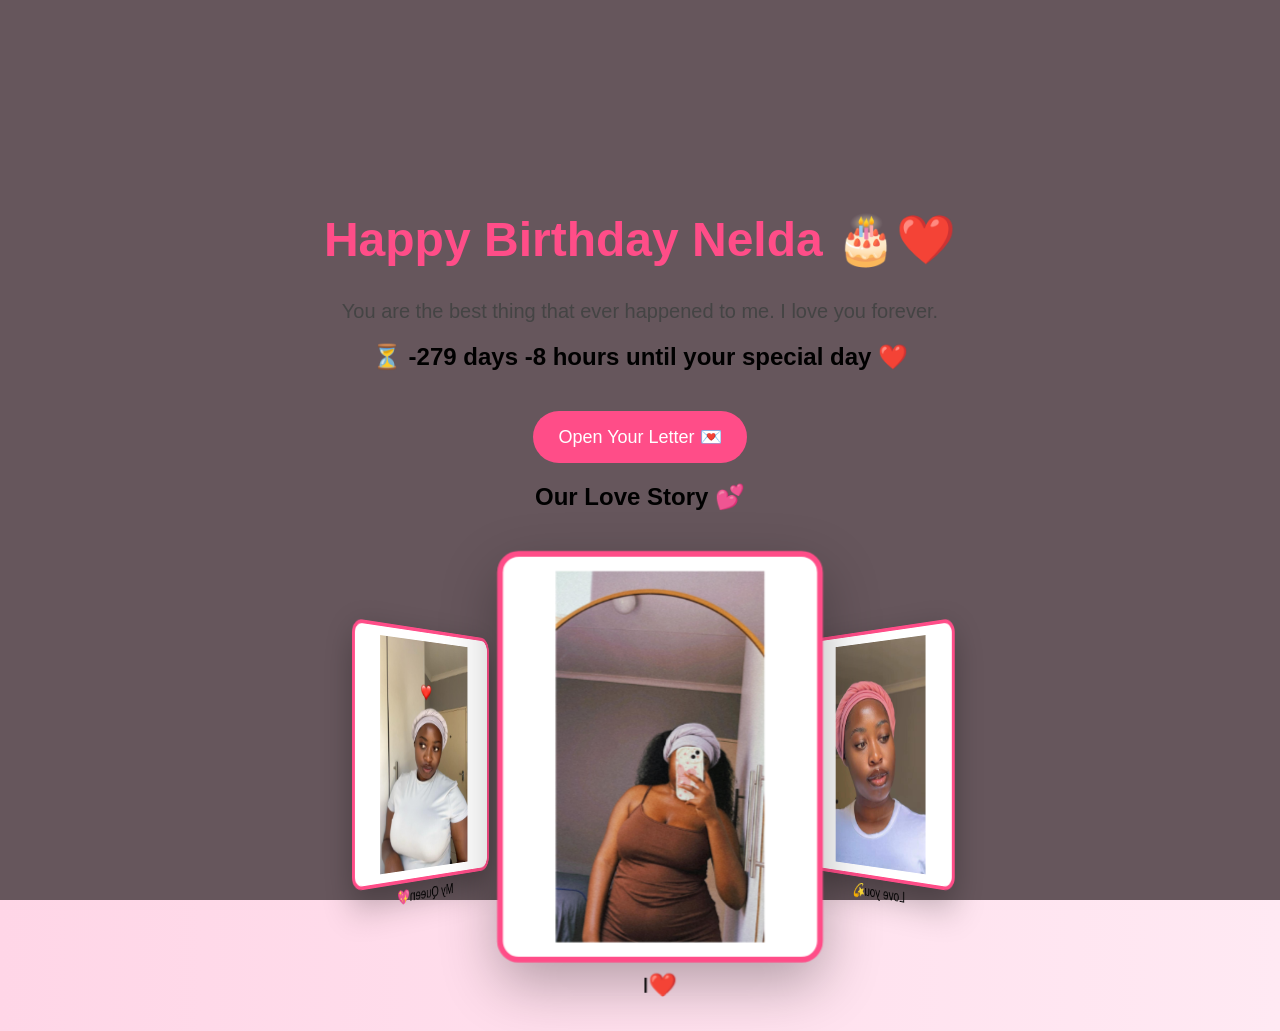
==== index.html @ b4a1ebae "index.html" ====
<!DOCTYPE html>
<html lang="en">
<head>
  <meta charset="UTF-8">
  <meta name="viewport" content="width=device-width, initial-scale=1.0">
  <title>Happy Birthday Nelda ❤️</title>
  <link rel="stylesheet" href="style.css">
</head>
<body>

  <!-- Background Video -->
  <video autoplay muted loop id="bgVideo">
    <source src="video.mp4" type="video/mp4">
  </video>
  <div class="overlay"></div>

  <!-- Romantic Popup -->
  <div id="popup" class="popup">
    💖 You make my world beautiful Nelda 💖
  </div>

  <!-- Background Music -->
  <audio autoplay loop>
    <source src="music.mp3" type="audio/mp3">
  </audio>

  <div class="container">

    <!-- Greeting -->
    <h1 class="name">Happy Birthday Nelda 🎂❤️</h1>
    <p class="subtitle">
      You are the best thing that ever happened to me.  
      I love you forever.
    </p>

    <!-- Countdown -->
    <h2 id="countdown"></h2>

    <!-- Envelope Letter -->
    <button onclick="openLetter()">Open Your Letter 💌</button>
  </div>

  <!-- Letter Modal -->
  <div id="letter" class="letter">
    <div class="letter-content">
      <h2>My Love Nelda ❤️</h2>
      <p>
        My nigga, my love, mfan wanga, my best friend… today I just want to tell you how truly special you are to me ❤️ From the bottom of my heart, muthu wanga, ndikho mufuna ❤️ I cherish and appreciate every single moment I have spent with you, and I pray for many more years together 💕✨

We have been together for four years now 💖 Our journey hasn’t always been perfect, and we didn’t start in the cleanest way, but we are still here  still choosing each other, still holding on, still growing together 🤍 That alone means everything to me ❤️

Thank you for being present in my life 💕 You came into my world and changed me in ways I never expected 💫 Loving you has been one of the best experiences of my life ❤️ It is rare to meet someone and build the kind of bond we have  learning from each other, motivating each other, pushing each other to be better every day 🌹

Honestly, if you were not in my life, I don’t think I would be the person I am today 🥹 You made me believe in myself 💪❤️ You showed me that I can achieve great things, not alone, but with someone who truly cares beside me 💕 You became more than just someone I met you became my strength, my peace, and my home 🏡❤️

Recently, we went through one of the most painful moments of our lives  losing our child 💔 That pain is something words cannot fully explain, but I want you to know that you are not alone in it 🤍 I see your strength, your pain, your heart, and I promise to stand by you through everything ❤️ We will heal together, we will support each other, and I will always be here for you in every moment  in happiness and in sorrow 🤝💕 Our love will carry us through even the hardest times ❤️

Seeing how you care for me and even help my family showed me your beautiful heart ❤️ You always want the best for me, and that makes me love and respect you even more 💕 I thank God every day for blessing me with someone like you 🙏❤️ You are truly one of my greatest blessings ✨

You motivate me, guide me, and remind me to stay focused even when I lose direction 🌱 We met as broken people, but through love and patience we continue to heal and grow together ❤️ I never thought I would meet someone as real, honest, and loving as you 🥹💖

My love, I could write all night about how important you are to me ❤️ Just know that no matter what happens, I love you deeply and I am not planning to lose you 💕 I want us to build our future together, to grow together, to achieve our dreams together ✨ You are the person I want to spend the rest of my life with, and one day I hope to proudly call you my wife 💍❤️

Thank you for being my friend, my partner, my motivator, my challenger, my happiness, and my shoulder to lean on 🤗 Because of you, I want to become a better man  a loving partner, a strong support system, and someone worthy of your love ❤️

I promise to keep learning, loving, trusting, and respecting you 💕 I am willing to work on us, grow with you, and walk this journey of life together, no matter how hard it gets 🤍

I love you so much Munhu wa mina 😜❤️🥹
Happy Birthday my queen 👑❤️
        <br><br>
        Happy Birthday my queen 👑❤️
      </p>
      <button onclick="closeLetter()">Close</button>
    </div>
  </div>

  <!-- 3D Carousel -->
  <h2>Our Love Story 💕</h2>
  <div class="carousel-container">
    <div class="carousel">

      <div class="photo">
        <img src="images/pic1.jpeg" alt="How we met">
        <p>I❤️</p>
      </div>

      <div class="photo">
        <img src="images/pic2.jpeg" alt="Our first memory">
        <p>Love you💫</p>
      </div>

      <div class="photo">
        <img src="images/pic3.jpeg" alt="Forever us">
        <p>My Queen💖</p>
      </div>

    </div>
  </div>

  <script src="script.js"></script>
</body>
</html>
---- style.css ----
/* General */
body{
  margin:0;
  font-family: Arial, sans-serif;
  background: linear-gradient(to right,#ffd6e7,#ffe9f3);
  text-align:center;
}

/* Container spacing */
.container{
  margin-top:140px;
  padding-top:40px;
}

/* Background video */
#bgVideo{
  position:fixed;
  top:0;
  left:0;
  width:100%;
  height:100%;
  object-fit:cover; /* fits video inside screen fully */
  background:black;
  z-index:-999;
}
.overlay{
  position:fixed;
  top:0;
  left:0;
  width:100%;
  height:100%;
  background:rgba(255,214,231,0.4);
  z-index:-1;
}

/* Animated name */
.name{
  font-size:3em;
  color:#ff4d88;
  animation:pulse 2s infinite;
}
@keyframes pulse{
  0%{transform:scale(1);}
  50%{transform:scale(1.1);}
  100%{transform:scale(1);}
}

.subtitle{font-size:20px;color:#444;}

/* Button */
button{
  padding:15px 25px;
  border:none;
  border-radius:30px;
  background:#ff4d88;
  color:white;
  font-size:18px;
  cursor:pointer;
  margin-top:20px;
}

/* Envelope letter */
.letter{
  display:none;
  position:fixed;
  top:0;
  left:0;
  width:100%;
  height:100%;
  background:rgba(0,0,0,0.5);
  z-index: 9999;  /* VERY HIGH to stay above everything */
}
.letter-content{
  background:white;
  padding:40px;
  border-radius:15px;
  margin:100px auto;
  width:300px;
}

/* Popup */
.popup{
  position:fixed;
  top:20px;
  left:50%;
  transform:translateX(-50%);
  background:#ff4d88;
  color:white;
  padding:15px 30px;
  border-radius:20px;
  display:none;
}

/* Falling hearts */
.heart{
  position:fixed;
  top:-10px;
  color:#ff4d88;
  font-size:20px;
  animation:fall linear forwards;
  z-index:999;
}
@keyframes fall{
  0%{transform:translateY(-10px);opacity:1;}
  100%{transform:translateY(100vh);opacity:0;}
}

/* 3D Floating Carousel */
.carousel-container{
  perspective:1000px;
  width:320px;
  height:400px;
 margin: 40px auto 80px auto; /* bottom margin so it doesn't collide with footer */
  position: relative; /* removed absolute */
  z-index: 1; /* behind popups and letters */
}
.carousel{
  width:100%;
  height:100%;
  position:relative;
  transform-style:preserve-3d;
  transition:transform 1s;
}
.photo{
  position:absolute;
  width:200px;
  height:260px;
  left:60px;
  top:60px;
  background:white;
  padding:10px;
  border-radius:15px;
  box-shadow:0 15px 40px rgba(0,0,0,0.3);
  text-align:center;
  border:4px solid #ff4d88;
   z-index: 0; /* behind popups */
}
.photo img{
  width:100%;
  height:100%; /* make images fully fit the frame */
  object-fit:contain; /* fit any image size */
  border-radius:10px;
}
.photo:hover{
  animation:sparkle 0.6s ease;
}
@keyframes sparkle{
  0%{box-shadow:0 0 5px #fff;}
  50%{box-shadow:0 0 25px #ff4d88;}
  100%{box-shadow:0 0 5px #fff;}
}
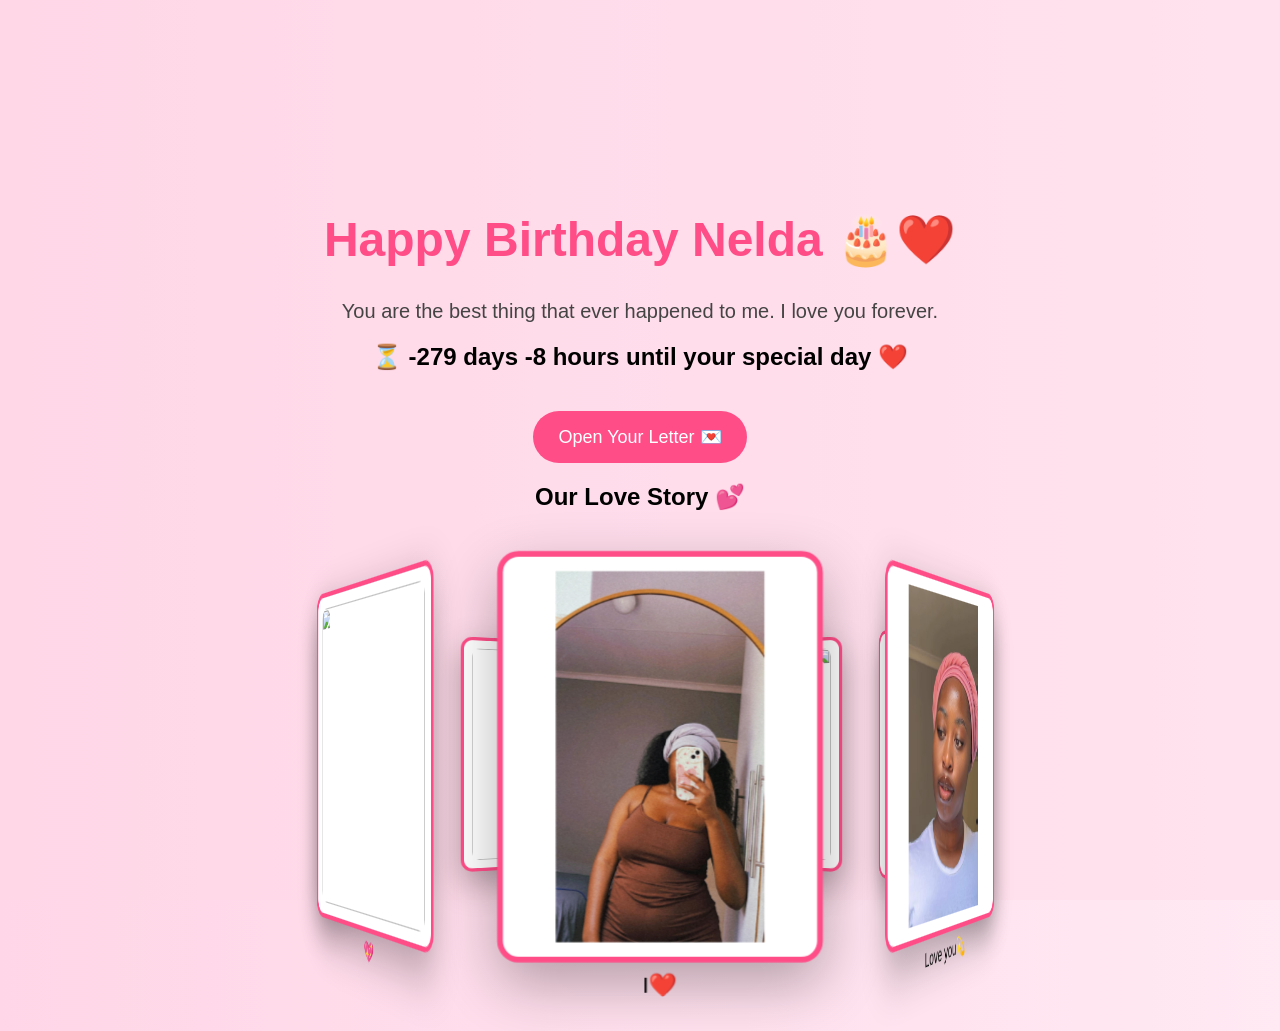
==== commit 7d6e12fe: "index.html" ====
--- a/index.html
+++ b/index.html
@@ -93,6 +93,22 @@
         <img src="images/pic3.jpeg" alt="Forever us">
         <p>My Queen💖</p>
       </div>
+        <div class="photo">
+      <img src="images/pic4.jpg">
+      <p>💖</p>
+    </div>
+    <div class="photo">
+      <img src="images/pic5.HEIC">
+      <p>💖</p>
+    </div>
+     <div class="photo">
+      <img src="images/pic6.jpg">
+      <p>💖</p>
+    </div>
+    <div class="photo">
+      <img src="images/pic7.jpg">
+      <p>💖</p>
+    </div>
 
     </div>
   </div>
--- a/style.css
+++ b/style.css
@@ -1,26 +1,28 @@
-/* General */
+/* General Styles */
 body{
   margin:0;
   font-family: Arial, sans-serif;
   background: linear-gradient(to right,#ffd6e7,#ffe9f3);
   text-align:center;
+  overflow-x: hidden;
 }
 
-/* Container spacing */
+/* Container */
 .container{
   margin-top:140px;
   padding-top:40px;
+  z-index:2;
+  position: relative;
 }
 
-/* Background video */
+/* Background Video */
 #bgVideo{
   position:fixed;
   top:0;
   left:0;
   width:100%;
   height:100%;
-  object-fit:cover; /* fits video inside screen fully */
-  background:black;
+  object-fit:cover;
   z-index:-999;
 }
 .overlay{
@@ -33,7 +35,7 @@
   z-index:-1;
 }
 
-/* Animated name */
+/* Animated Name */
 .name{
   font-size:3em;
   color:#ff4d88;
@@ -44,8 +46,10 @@
   50%{transform:scale(1.1);}
   100%{transform:scale(1);}
 }
-
-.subtitle{font-size:20px;color:#444;}
+.subtitle{
+  font-size:20px;
+  color:#444;
+}
 
 /* Button */
 button{
@@ -57,9 +61,13 @@
   font-size:18px;
   cursor:pointer;
   margin-top:20px;
+  transition: transform 0.2s;
+}
+button:hover{
+  transform: scale(1.1);
 }
 
-/* Envelope letter */
+/* Letter Modal */
 .letter{
   display:none;
   position:fixed;
@@ -68,14 +76,24 @@
   width:100%;
   height:100%;
   background:rgba(0,0,0,0.5);
-  z-index: 9999;  /* VERY HIGH to stay above everything */
+  z-index: 9999;
 }
 .letter-content{
-  background:white;
-  padding:40px;
-  border-radius:15px;
-  margin:100px auto;
-  width:300px;
+  background: white;
+  padding: 40px;
+  border-radius: 20px;
+  margin: 60px auto;
+  width: 80%;
+  max-width: 700px;       /* makes it large on desktop */
+  max-height: 80vh;       /* prevents it from exceeding screen height */
+  overflow-y: auto;       /* enables scrolling if text is too long */
+  box-shadow: 0 20px 50px rgba(0,0,0,0.4);
+  text-align: left;       /* better for long paragraphs */
+}
+.letter-content p{
+  font-size: 18px;
+  line-height: 1.8;
+  color: #444;
 }
 
 /* Popup */
@@ -89,9 +107,11 @@
   padding:15px 30px;
   border-radius:20px;
   display:none;
+  font-size:18px;
+  z-index:1000;
 }
 
-/* Falling hearts */
+/* Falling Hearts */
 .heart{
   position:fixed;
   top:-10px;
@@ -101,18 +121,18 @@
   z-index:999;
 }
 @keyframes fall{
-  0%{transform:translateY(-10px);opacity:1;}
-  100%{transform:translateY(100vh);opacity:0;}
+  0%{transform:translateY(-10px) scale(1);opacity:1;}
+  100%{transform:translateY(100vh) scale(0.8);opacity:0;}
 }
 
-/* 3D Floating Carousel */
+/* 3D Carousel */
 .carousel-container{
   perspective:1000px;
   width:320px;
   height:400px;
- margin: 40px auto 80px auto; /* bottom margin so it doesn't collide with footer */
-  position: relative; /* removed absolute */
-  z-index: 1; /* behind popups and letters */
+  margin: 40px auto 80px auto;
+  position: relative;
+  z-index: 1;
 }
 .carousel{
   width:100%;
@@ -133,12 +153,12 @@
   box-shadow:0 15px 40px rgba(0,0,0,0.3);
   text-align:center;
   border:4px solid #ff4d88;
-   z-index: 0; /* behind popups */
+  z-index:0;
 }
 .photo img{
   width:100%;
-  height:100%; /* make images fully fit the frame */
-  object-fit:contain; /* fit any image size */
+  height:100%;
+  object-fit:contain;
   border-radius:10px;
 }
 .photo:hover{
@@ -148,4 +168,4 @@
   0%{box-shadow:0 0 5px #fff;}
   50%{box-shadow:0 0 25px #ff4d88;}
   100%{box-shadow:0 0 5px #fff;}
-}+}
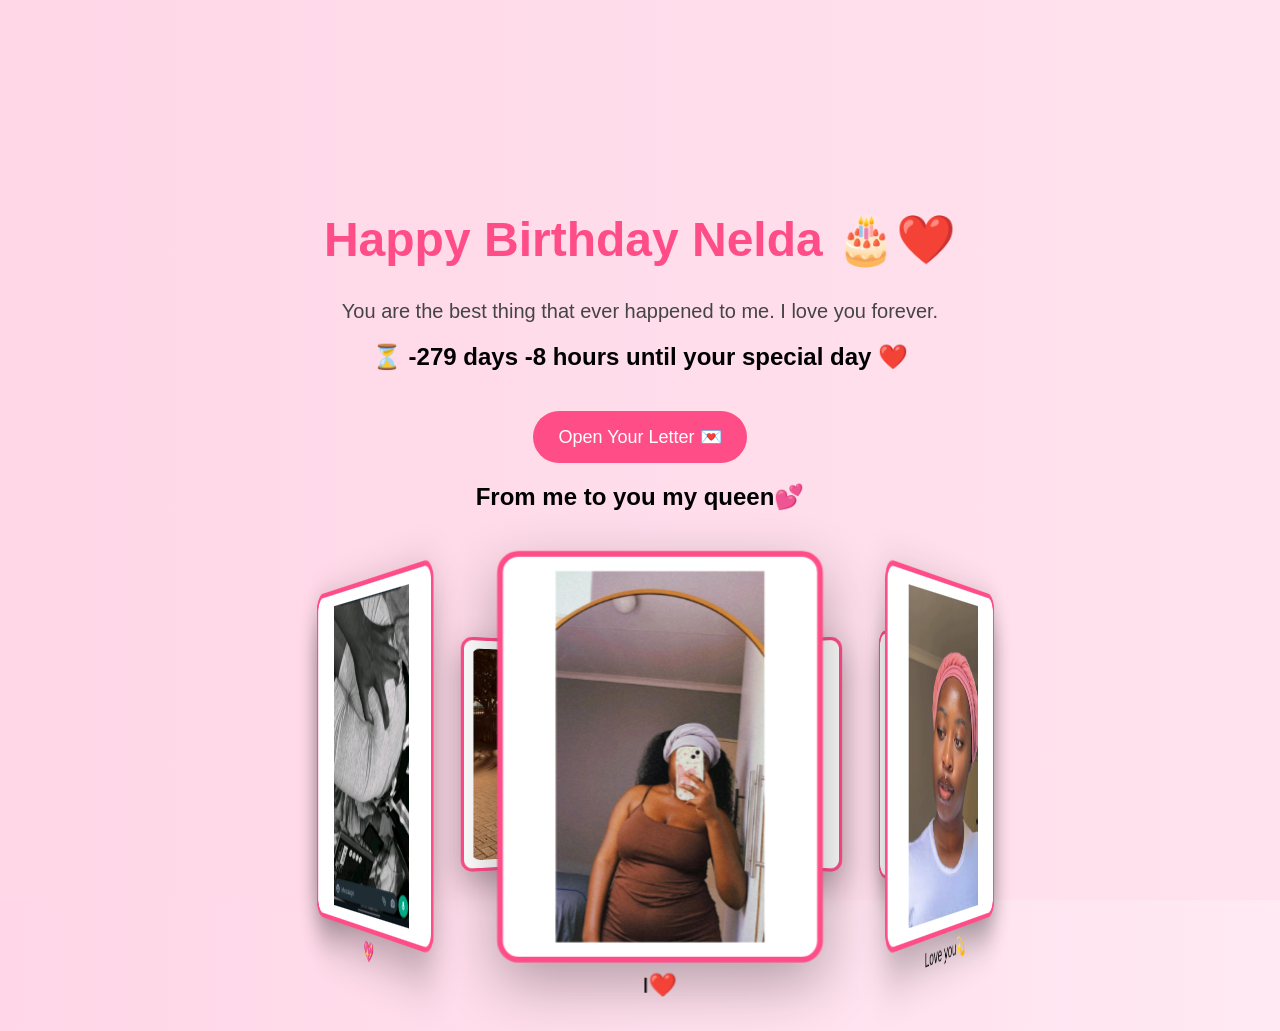
==== commit be311ace: "index.html" ====
--- a/index.html
+++ b/index.html
@@ -75,7 +75,7 @@
   </div>
 
   <!-- 3D Carousel -->
-  <h2>Our Love Story 💕</h2>
+  <h2>From me to you my queen💕</h2>
   <div class="carousel-container">
     <div class="carousel">
 
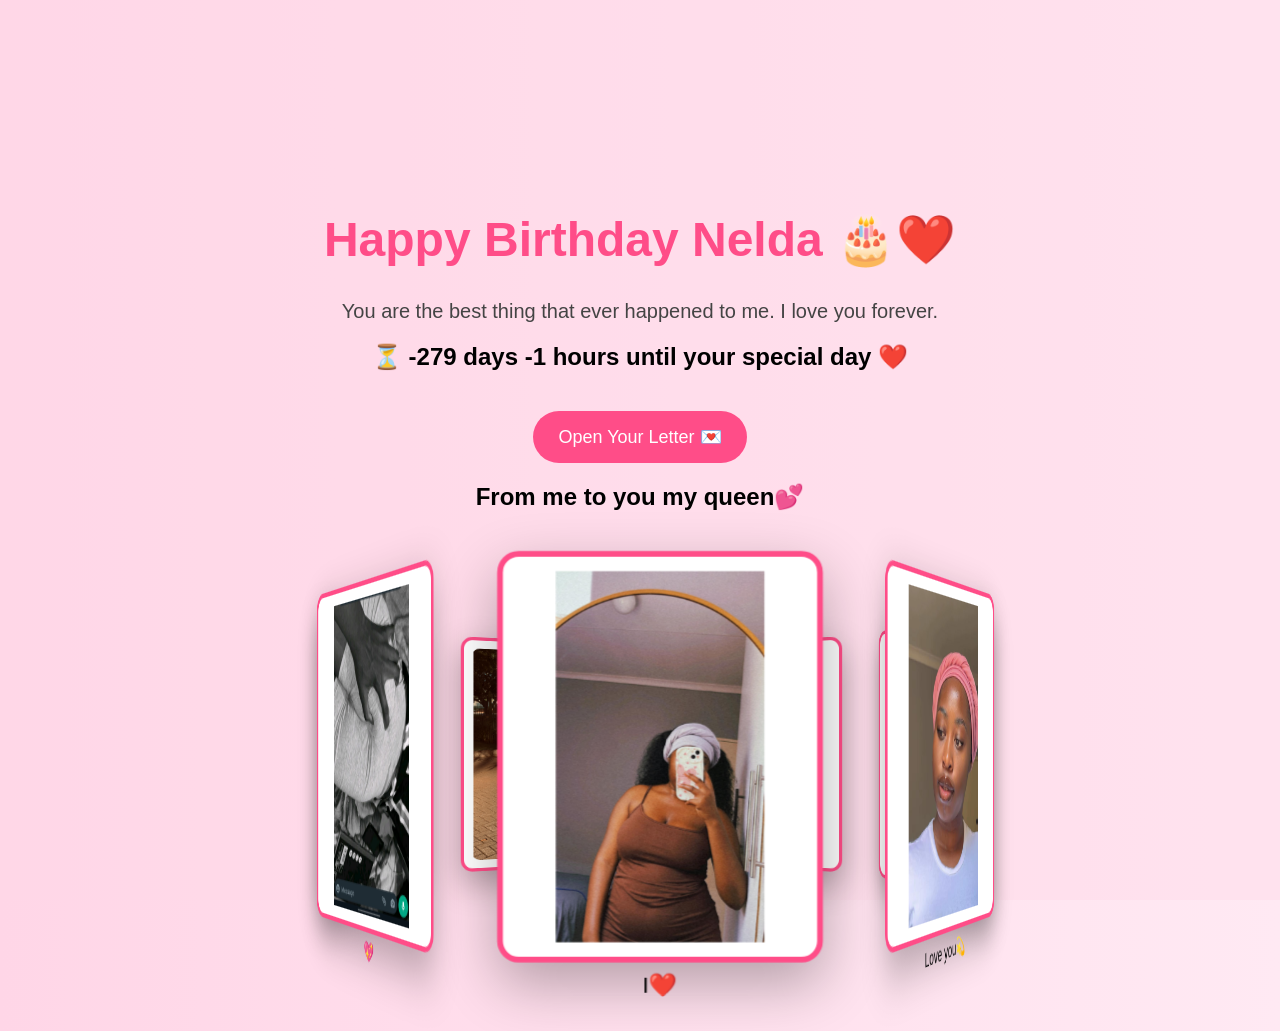
==== commit 21eae136: "index.html" ====
--- a/index.html
+++ b/index.html
@@ -66,7 +66,7 @@
 I promise to keep learning, loving, trusting, and respecting you 💕 I am willing to work on us, grow with you, and walk this journey of life together, no matter how hard it gets 🤍
 
 I love you so much Munhu wa mina 😜❤️🥹
-Happy Birthday my queen 👑❤️
+
         <br><br>
         Happy Birthday my queen 👑❤️
       </p>
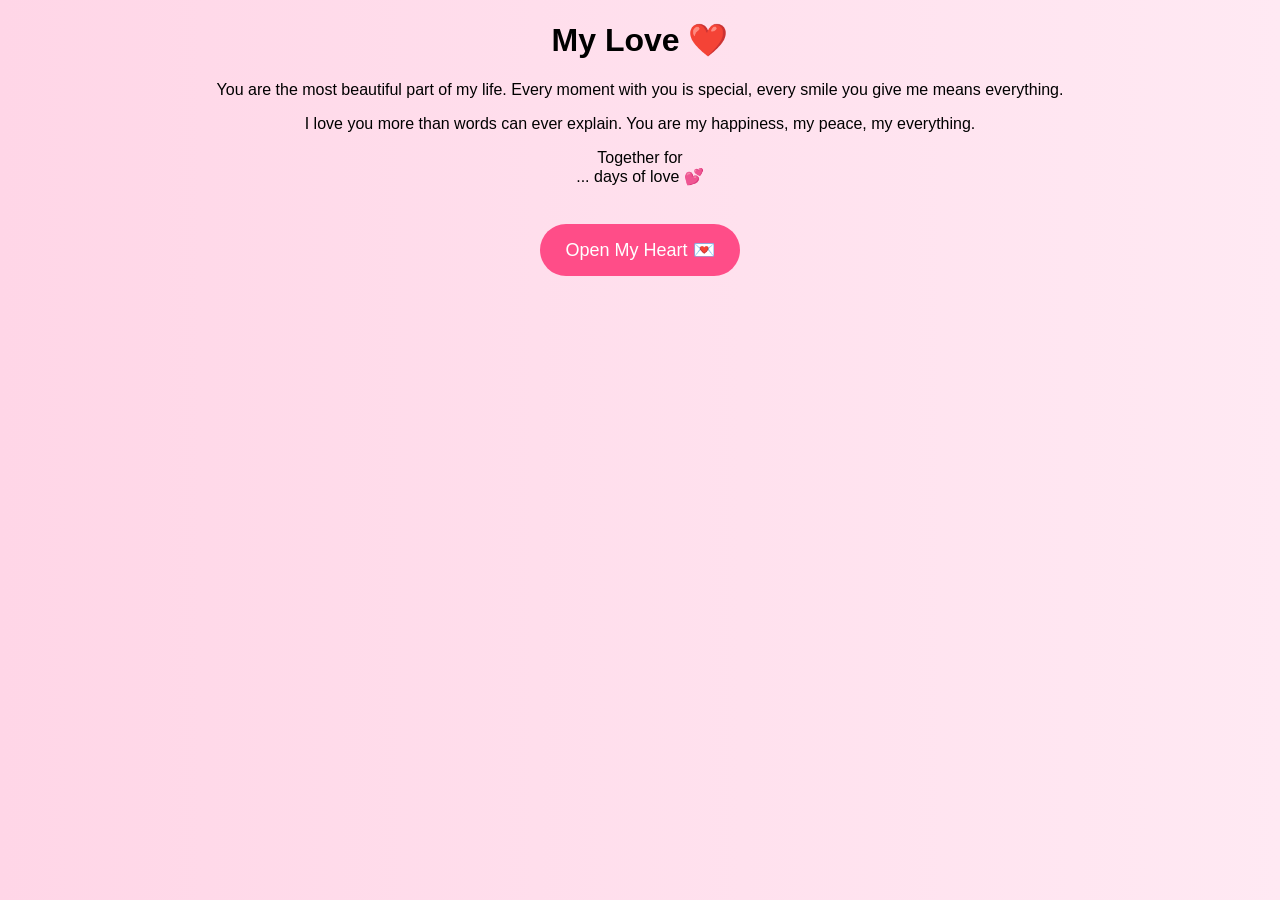
==== commit 711088ce: "Refactor index.html for improved structure and content" ====
--- a/index.html
+++ b/index.html
@@ -1,118 +1,63 @@
-<!DOCTYPE html>
+<!doctype html>
 <html lang="en">
-<head>
-  <meta charset="UTF-8">
-  <meta name="viewport" content="width=device-width, initial-scale=1.0">
-  <title>Happy Birthday Nelda ❤️</title>
-  <link rel="stylesheet" href="style.css">
-</head>
-<body>
+  <head>
+    <meta charset="UTF-8" />
+    <meta name="viewport" content="width=device-width, initial-scale=1.0" />
+    <title>For My Love ❤️</title>
+    <link rel="stylesheet" href="style.css" />
+  </head>
+  <body>
+    <!-- Animated background -->
+    <div id="bg"></div>
 
-  <!-- Background Video -->
-  <video autoplay muted loop id="bgVideo">
-    <source src="video.mp4" type="video/mp4">
-  </video>
-  <div class="overlay"></div>
+    <!-- Floating hearts and messages -->
+    <div id="floating-container"></div>
 
-  <!-- Romantic Popup -->
-  <div id="popup" class="popup">
-    💖 You make my world beautiful Nelda 💖
-  </div>
+    <!-- Background Music -->
+    <audio id="bgMusic" loop autoplay muted>
+      <source src="music/music.mp4" type="audio/mpeg" />
+    </audio>
 
-  <!-- Background Music -->
-  <audio autoplay loop>
-    <source src="music.mp3" type="audio/mp3">
-  </audio>
+    <!-- Main content -->
+    <div class="content" id="mainContent">
+      <h1>My Love ❤️</h1>
+      <p>
+        You are the most beautiful part of my life. Every moment with you is
+        special, every smile you give me means everything.
+      </p>
+      <p>
+        I love you more than words can ever explain. You are my happiness, my
+        peace, my everything.
+      </p>
 
-  <div class="container">
-
-    <!-- Greeting -->
-    <h1 class="name">Happy Birthday Nelda 🎂❤️</h1>
-    <p class="subtitle">
-      You are the best thing that ever happened to me.  
-      I love you forever.
-    </p>
-
-    <!-- Countdown -->
-    <h2 id="countdown"></h2>
-
-    <!-- Envelope Letter -->
-    <button onclick="openLetter()">Open Your Letter 💌</button>
-  </div>
-
-  <!-- Letter Modal -->
-  <div id="letter" class="letter">
-    <div class="letter-content">
-      <h2>My Love Nelda ❤️</h2>
-      <p>
-        My nigga, my love, mfan wanga, my best friend… today I just want to tell you how truly special you are to me ❤️ From the bottom of my heart, muthu wanga, ndikho mufuna ❤️ I cherish and appreciate every single moment I have spent with you, and I pray for many more years together 💕✨
-
-We have been together for four years now 💖 Our journey hasn’t always been perfect, and we didn’t start in the cleanest way, but we are still here  still choosing each other, still holding on, still growing together 🤍 That alone means everything to me ❤️
-
-Thank you for being present in my life 💕 You came into my world and changed me in ways I never expected 💫 Loving you has been one of the best experiences of my life ❤️ It is rare to meet someone and build the kind of bond we have  learning from each other, motivating each other, pushing each other to be better every day 🌹
-
-Honestly, if you were not in my life, I don’t think I would be the person I am today 🥹 You made me believe in myself 💪❤️ You showed me that I can achieve great things, not alone, but with someone who truly cares beside me 💕 You became more than just someone I met you became my strength, my peace, and my home 🏡❤️
-
-Recently, we went through one of the most painful moments of our lives  losing our child 💔 That pain is something words cannot fully explain, but I want you to know that you are not alone in it 🤍 I see your strength, your pain, your heart, and I promise to stand by you through everything ❤️ We will heal together, we will support each other, and I will always be here for you in every moment  in happiness and in sorrow 🤝💕 Our love will carry us through even the hardest times ❤️
-
-Seeing how you care for me and even help my family showed me your beautiful heart ❤️ You always want the best for me, and that makes me love and respect you even more 💕 I thank God every day for blessing me with someone like you 🙏❤️ You are truly one of my greatest blessings ✨
-
-You motivate me, guide me, and remind me to stay focused even when I lose direction 🌱 We met as broken people, but through love and patience we continue to heal and grow together ❤️ I never thought I would meet someone as real, honest, and loving as you 🥹💖
-
-My love, I could write all night about how important you are to me ❤️ Just know that no matter what happens, I love you deeply and I am not planning to lose you 💕 I want us to build our future together, to grow together, to achieve our dreams together ✨ You are the person I want to spend the rest of my life with, and one day I hope to proudly call you my wife 💍❤️
-
-Thank you for being my friend, my partner, my motivator, my challenger, my happiness, and my shoulder to lean on 🤗 Because of you, I want to become a better man  a loving partner, a strong support system, and someone worthy of your love ❤️
-
-I promise to keep learning, loving, trusting, and respecting you 💕 I am willing to work on us, grow with you, and walk this journey of life together, no matter how hard it gets 🤍
-
-I love you so much Munhu wa mina 😜❤️🥹
-
-        <br><br>
-        Happy Birthday my queen 👑❤️
-      </p>
-      <button onclick="closeLetter()">Close</button>
-    </div>
-  </div>
-
-  <!-- 3D Carousel -->
-  <h2>From me to you my queen💕</h2>
-  <div class="carousel-container">
-    <div class="carousel">
-
-      <div class="photo">
-        <img src="images/pic1.jpeg" alt="How we met">
-        <p>I❤️</p>
+      <div class="day-counter">
+        Together for<br />
+        <span class="day-number" id="dayCount">...</span>
+        days of love 💕
       </div>
-
-      <div class="photo">
-        <img src="images/pic2.jpeg" alt="Our first memory">
-        <p>Love you💫</p>
-      </div>
-
-      <div class="photo">
-        <img src="images/pic3.jpeg" alt="Forever us">
-        <p>My Queen💖</p>
-      </div>
-        <div class="photo">
-      <img src="images/pic4.jpg">
-      <p>💖</p>
-    </div>
-    <div class="photo">
-      <img src="images/pic5.HEIC">
-      <p>💖</p>
-    </div>
-     <div class="photo">
-      <img src="images/pic6.jpg">
-      <p>💖</p>
-    </div>
-    <div class="photo">
-      <img src="images/pic7.jpg">
-      <p>💖</p>
+      <br />
+      <button onclick="showLetter()">Open My Heart 💌</button>
     </div>
 
+    <!-- Love letter overlay -->
+    <div id="letter" class="letter">
+      <div class="letter-content">
+        <h2>To My Queen ❤️</h2>
+        <p>
+          My love,<br /><br />
+          Every day I thank God for you. You came into my life and made
+          everything brighter. Your love gives me strength, your smile gives me
+          peace.<br /><br />
+          I promise to always cherish you, protect you, and love you with all my
+          heart. No matter what happens, I will always choose you.<br /><br />
+          I love you endlessly ❤️
+        </p>
+        <p style="margin-top: 20px; font-weight: bold; color: #e91e63">
+          I will always choose you. I will always love you ❤️
+        </p>
+        <button onclick="closeLetter()">Close ❤️</button>
+      </div>
     </div>
-  </div>
-
-  <script src="script.js"></script>
-</body>
+    <script src="script.js"></script>
+  </body>
 </html>
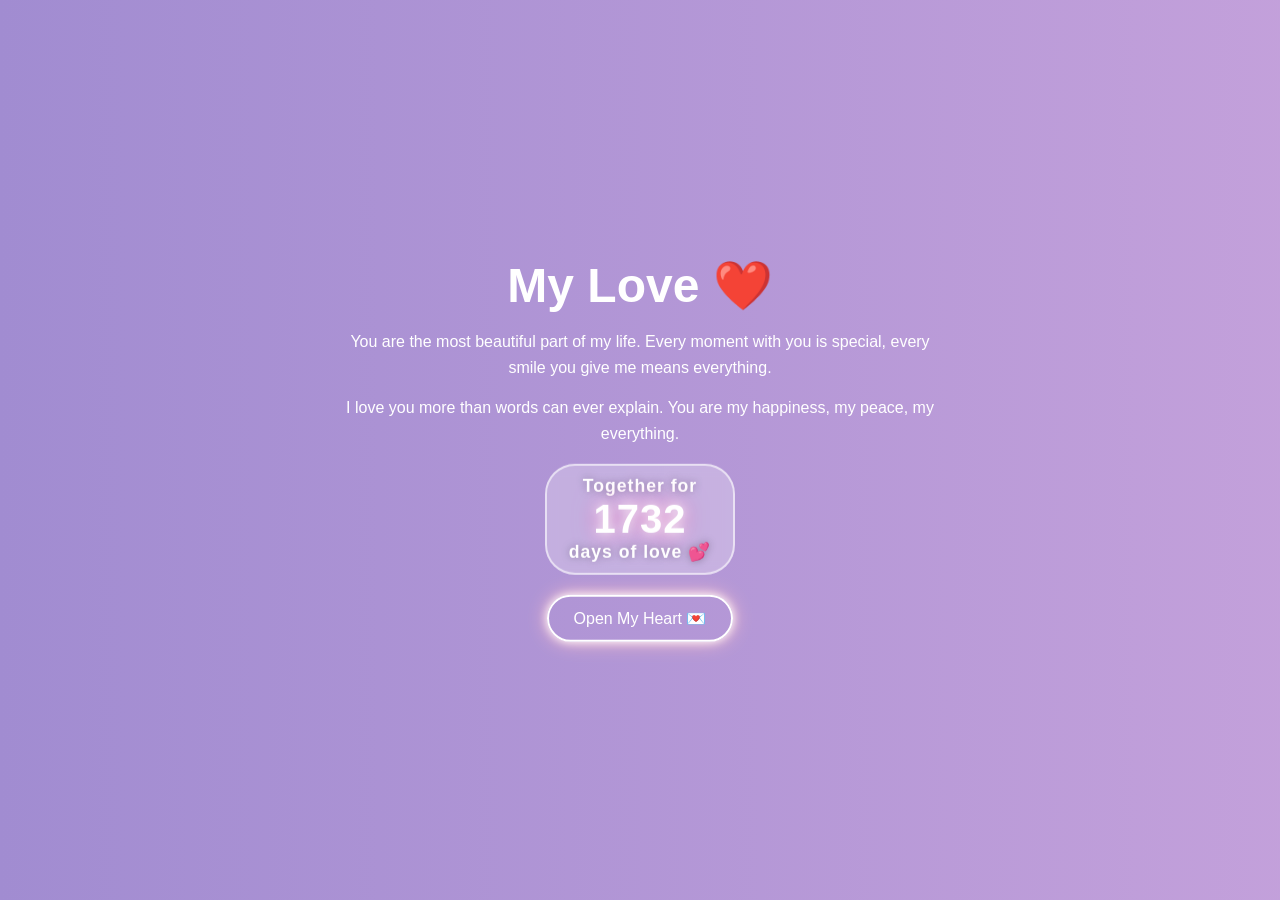
==== commit 68a7799e: "Fix audio source path in index.html" ====
--- a/index.html
+++ b/index.html
@@ -15,7 +15,7 @@
 
     <!-- Background Music -->
     <audio id="bgMusic" loop autoplay muted>
-      <source src="music/music.mp4" type="audio/mpeg" />
+      <source src="music.mp4" type="audio/mpeg" />
     </audio>
 
     <!-- Main content -->
--- a/style.css
+++ b/style.css
@@ -1,171 +1,174 @@
-/* General Styles */
-body{
-  margin:0;
+
+* { margin: 0; padding: 0; box-sizing: border-box; }
+
+body {
   font-family: Arial, sans-serif;
-  background: linear-gradient(to right,#ffd6e7,#ffe9f3);
-  text-align:center;
-  overflow-x: hidden;
-}
-
-/* Container */
-.container{
-  margin-top:140px;
-  padding-top:40px;
-  z-index:2;
+  overflow: hidden;
+  color: white;
+  text-align: center;
+  min-height: 100vh;
   position: relative;
 }
 
-/* Background Video */
-#bgVideo{
-  position:fixed;
-  top:0;
-  left:0;
-  width:100%;
-  height:100%;
-  object-fit:cover;
-  z-index:-999;
-}
-.overlay{
-  position:fixed;
-  top:0;
-  left:0;
-  width:100%;
-  height:100%;
-  background:rgba(255,214,231,0.4);
-  z-index:-1;
+#bg {
+  position: fixed;
+  top: 0; left: 0; width: 100%; height: 100%;
+  background: linear-gradient(270deg, #ff9a9e, #fad0c4, #fbc2eb, #a18cd1);
+  background-size: 800% 800%;
+  animation: gradientMove 15s ease infinite;
+  z-index: 0;
 }
 
-/* Animated Name */
-.name{
-  font-size:3em;
-  color:#ff4d88;
-  animation:pulse 2s infinite;
-}
-@keyframes pulse{
-  0%{transform:scale(1);}
-  50%{transform:scale(1.1);}
-  100%{transform:scale(1);}
-}
-.subtitle{
-  font-size:20px;
-  color:#444;
+@keyframes gradientMove {
+  0%   { background-position: 0% 50%; }
+  50%  { background-position: 100% 50%; }
+  100% { background-position: 0% 50%; }
 }
 
-/* Button */
-button{
-  padding:15px 25px;
-  border:none;
-  border-radius:30px;
-  background:#ff4d88;
-  color:white;
-  font-size:18px;
-  cursor:pointer;
-  margin-top:20px;
-  transition: transform 0.2s;
-}
-button:hover{
-  transform: scale(1.1);
+#floating-container {
+  position: fixed;
+  top: 0; left: 0;
+  width: 100%; height: 100%;
+  z-index: 1;
+  pointer-events: none;
 }
 
-/* Letter Modal */
-.letter{
-  display:none;
-  position:fixed;
-  top:0;
-  left:0;
-  width:100%;
-  height:100%;
-  background:rgba(0,0,0,0.5);
-  z-index: 9999;
-}
-.letter-content{
-  background: white;
-  padding: 40px;
-  border-radius: 20px;
-  margin: 60px auto;
-  width: 80%;
-  max-width: 700px;       /* makes it large on desktop */
-  max-height: 80vh;       /* prevents it from exceeding screen height */
-  overflow-y: auto;       /* enables scrolling if text is too long */
-  box-shadow: 0 20px 50px rgba(0,0,0,0.4);
-  text-align: left;       /* better for long paragraphs */
-}
-.letter-content p{
-  font-size: 18px;
-  line-height: 1.8;
-  color: #444;
+.content {
+  position: fixed;
+  top: 50%; left: 50%;
+  transform: translate(-50%, -50%);
+  z-index: 2;
+  max-width: 600px;
+  width: 90%;
+  text-align: center;
+  transition: opacity 0.5s ease, transform 0.5s ease;
 }
 
-/* Popup */
-.popup{
-  position:fixed;
-  top:20px;
-  left:50%;
-  transform:translateX(-50%);
-  background:#ff4d88;
-  color:white;
-  padding:15px 30px;
-  border-radius:20px;
-  display:none;
-  font-size:18px;
-  z-index:1000;
+h1 {
+  font-size: 3rem;
+  animation: glowText 2s ease-in-out infinite alternate;
 }
 
-/* Falling Hearts */
-.heart{
-  position:fixed;
-  top:-10px;
-  color:#ff4d88;
-  font-size:20px;
-  animation:fall linear forwards;
-  z-index:999;
-}
-@keyframes fall{
-  0%{transform:translateY(-10px) scale(1);opacity:1;}
-  100%{transform:translateY(100vh) scale(0.8);opacity:0;}
+@keyframes glowText {
+  from { text-shadow: 0 0 10px #fff, 0 0 20px pink; }
+  to   { text-shadow: 0 0 20px #fff, 0 0 40px hotpink; }
 }
 
-/* 3D Carousel */
-.carousel-container{
-  perspective:1000px;
-  width:320px;
-  height:400px;
-  margin: 40px auto 80px auto;
-  position: relative;
-  z-index: 1;
+p { margin-top: 15px; line-height: 1.6; }
+
+.day-counter {
+  margin-top: 18px;
+  font-size: 1.1rem;
+  font-weight: 700;
+  background: rgba(255, 255, 255, 0.25);
+  display: inline-block;
+  padding: 10px 22px;
+  border-radius: 30px;
+  border: 2px solid rgba(255, 255, 255, 0.6);
+  letter-spacing: 1px;
+  text-shadow: 0 0 8px rgba(0,0,0,0.3);
+  backdrop-filter: blur(6px);
 }
-.carousel{
-  width:100%;
-  height:100%;
-  position:relative;
-  transform-style:preserve-3d;
-  transition:transform 1s;
+
+.day-number {
+  font-size: 2.5rem;
+  font-weight: 900;
+  display: block;
+  text-shadow: 0 0 12px white, 0 0 24px hotpink;
+  animation: glowText 2s ease-in-out infinite alternate;
 }
-.photo{
-  position:absolute;
-  width:200px;
-  height:260px;
-  left:60px;
-  top:60px;
-  background:white;
-  padding:10px;
-  border-radius:15px;
-  box-shadow:0 15px 40px rgba(0,0,0,0.3);
-  text-align:center;
-  border:4px solid #ff4d88;
-  z-index:0;
+
+button {
+  margin-top: 20px;
+  padding: 12px 25px;
+  border: 2px solid white;
+  border-radius: 30px;
+  background: transparent;
+  color: white;
+  cursor: pointer;
+  font-size: 16px;
+  box-shadow: 0 0 10px white, 0 0 20px pink;
+  transition: all 0.5s ease;
+  animation: pulseButton 2s infinite;
 }
-.photo img{
-  width:100%;
-  height:100%;
-  object-fit:contain;
-  border-radius:10px;
+
+button:hover {
+  background: white;
+  color: #ff4b7d;
+  transform: scale(1.1);
+  box-shadow: 0 0 20px white, 0 0 40px pink;
 }
-.photo:hover{
-  animation:sparkle 0.6s ease;
+
+@keyframes pulseButton {
+  0%   { box-shadow: 0 0 10px white; }
+  50%  { box-shadow: 0 0 25px pink; }
+  100% { box-shadow: 0 0 10px white; }
 }
-@keyframes sparkle{
-  0%{box-shadow:0 0 5px #fff;}
-  50%{box-shadow:0 0 25px #ff4d88;}
-  100%{box-shadow:0 0 5px #fff;}
+
+.floating {
+  position: absolute;
+  animation: floatUp linear forwards;
 }
+
+@keyframes floatUp {
+  0%   { transform: translateY(100vh); opacity: 0; }
+  10%  { opacity: 1; }
+  90%  { opacity: 1; }
+  100% { transform: translateY(-10vh); opacity: 0; }
+}
+
+.letter {
+  position: fixed;
+  top: 0; left: 0;
+  width: 100%; height: 100%;
+  display: none;
+  justify-content: center;
+  align-items: center;
+  z-index: 3;
+  pointer-events: none;
+}
+
+.letter.open {
+  display: flex;
+}
+
+.letter-content {
+  background: white;
+  color: #333;
+  padding: 30px;
+  max-width: 420px;
+  width: 90%;
+  border-radius: 20px;
+  box-shadow: 0 0 40px rgba(255, 105, 180, 0.6);
+  animation: fadeIn 0.5s ease;
+  pointer-events: all;
+}
+
+.letter-content h2 {
+  color: #e91e63;
+  margin-bottom: 12px;
+  font-size: 1.6rem;
+}
+
+.letter-content p {
+  color: #444;
+  line-height: 1.7;
+  margin-top: 10px;
+}
+
+.letter-content button {
+  color: #e91e63;
+  border-color: #e91e63;
+  box-shadow: 0 0 10px rgba(233, 30, 99, 0.3);
+  animation: none;
+}
+
+.letter-content button:hover {
+  background: #e91e63;
+  color: white;
+}
+
+@keyframes fadeIn {
+  from { opacity: 0; transform: scale(0.8); }
+  to   { opacity: 1; transform: scale(1); }
+}
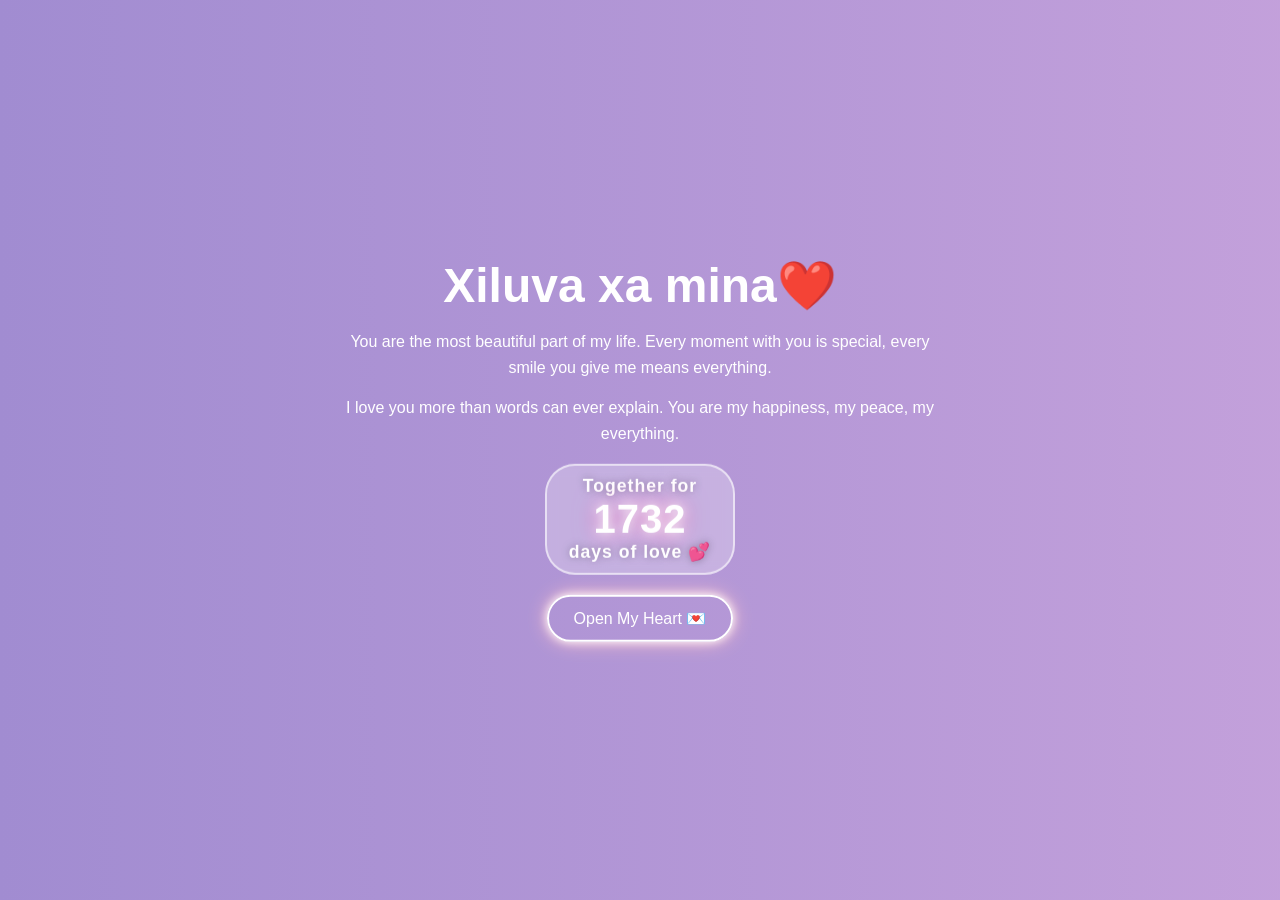
==== commit 75737ea2: "Update title and heading for personalization" ====
--- a/index.html
+++ b/index.html
@@ -3,7 +3,7 @@
   <head>
     <meta charset="UTF-8" />
     <meta name="viewport" content="width=device-width, initial-scale=1.0" />
-    <title>For My Love ❤️</title>
+    <title>For my love❤️</title>
     <link rel="stylesheet" href="style.css" />
   </head>
   <body>
@@ -20,7 +20,7 @@
 
     <!-- Main content -->
     <div class="content" id="mainContent">
-      <h1>My Love ❤️</h1>
+      <h1>Xiluva xa mina❤️</h1>
       <p>
         You are the most beautiful part of my life. Every moment with you is
         special, every smile you give me means everything.
